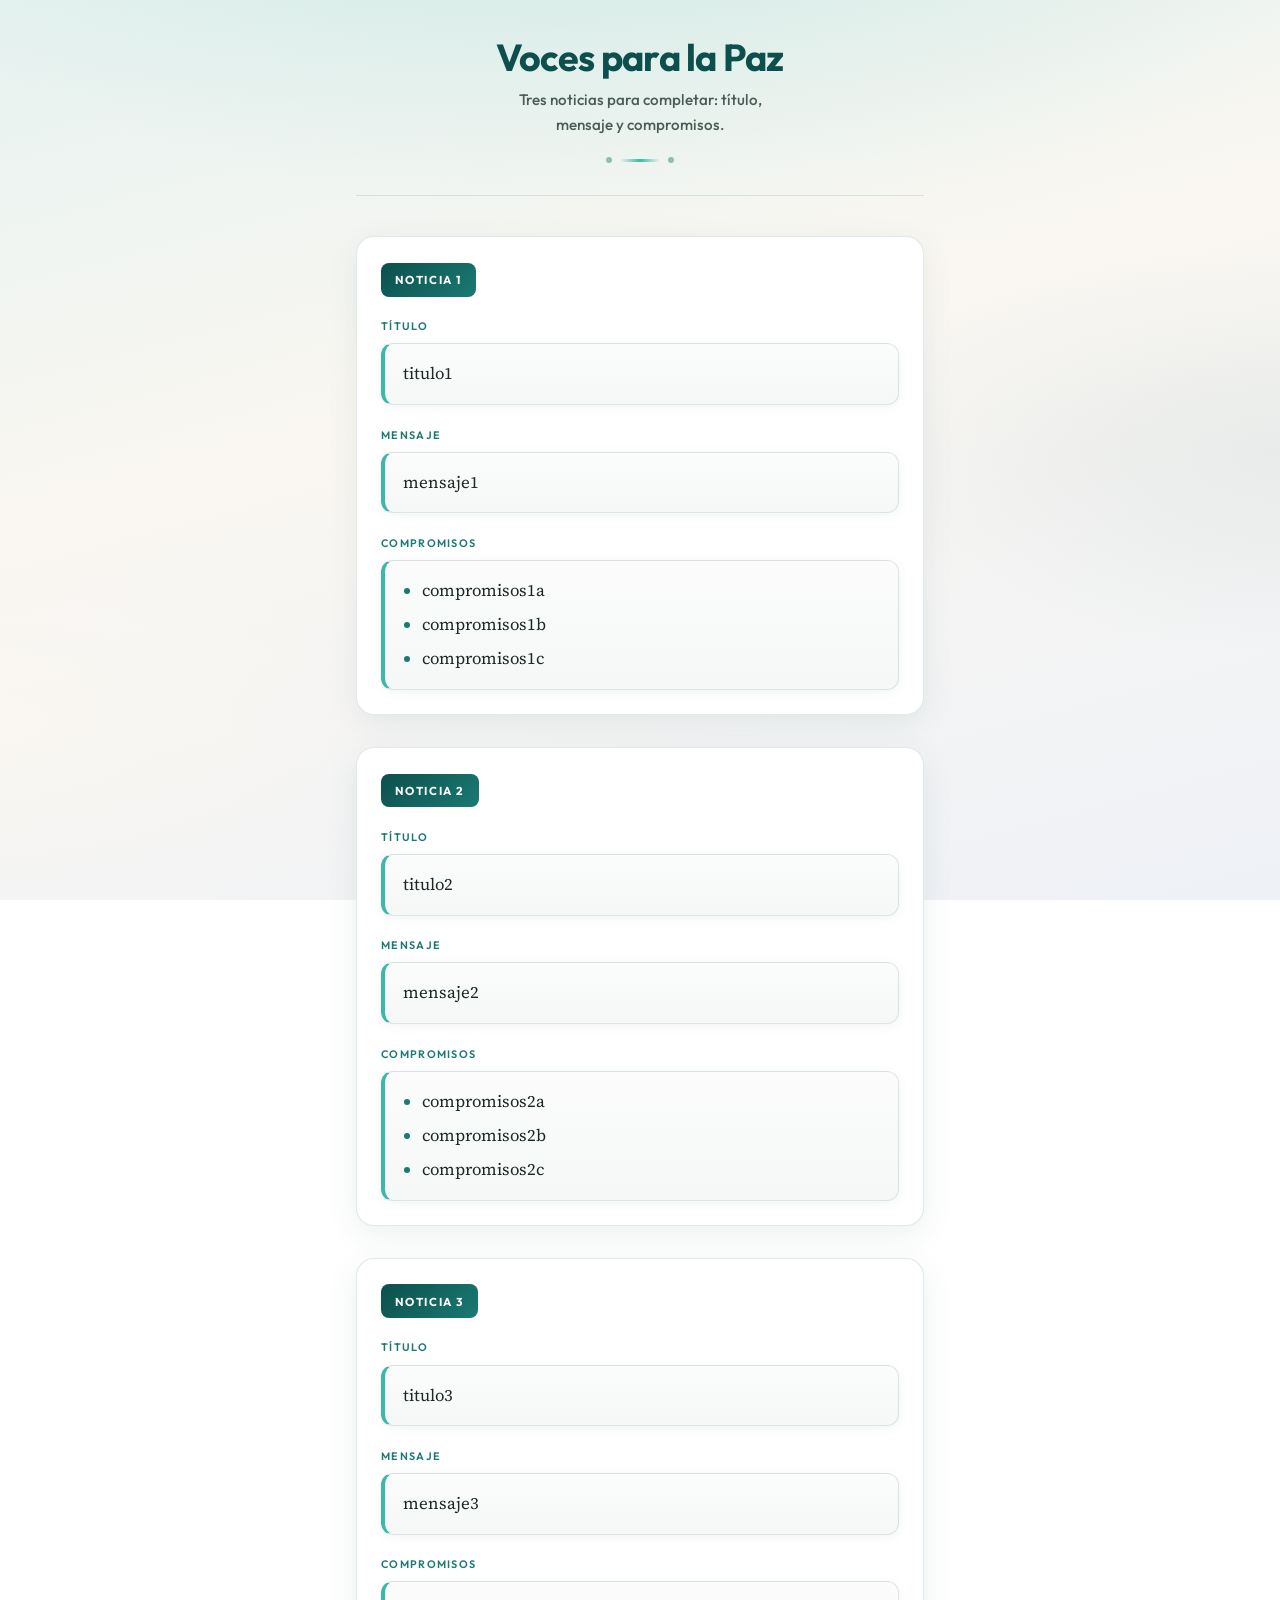
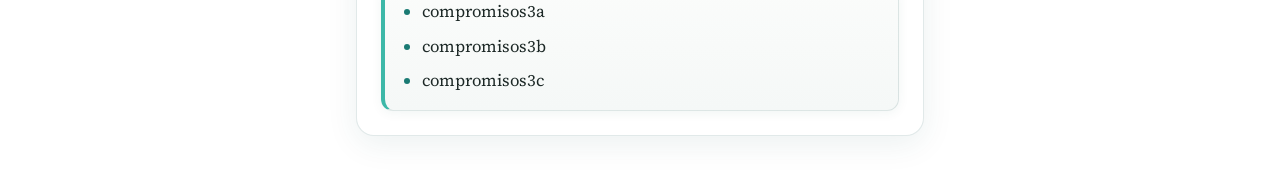
==== index.html @ 94ce878c "actualizacion de nombre de main a index" ====
<!doctype html>
<html lang="es">
  <head>
    <meta charset="UTF-8" />
    <meta name="viewport" content="width=device-width, initial-scale=1.0" />
    <title>Voces para la Paz</title>

<!--fuentes de imoportacion-->
    <link rel="preconnect" href="https://fonts.googleapis.com" />
    <link rel="preconnect" href="https://fonts.gstatic.com" crossorigin />
    <link
      href="https://fonts.googleapis.com/css2?family=Outfit:wght@500;600;700&family=Source+Serif+4:ital,opsz,wght@0,8..60,400;0,8..60,600;1,8..60,400&display=swap"
      rel="stylesheet"
    />
    <!-- importacion de la hoja de estilos-->
    <link rel="stylesheet" href="estilos.css" />
  </head>

  <body>
    <div class="pagina">
      <header class="encabezado">
        <h1>Voces para la Paz</h1>
        <p class="subtitulo">
          Tres noticias para completar: título, mensaje y compromisos.
        </p>
        <div class="decor" aria-hidden="true"><span></span></div>
      </header>

      <main class="noticias">
        <article class="plantilla">
          <h2 class="titulo-noticia">Noticia 1</h2>

          <section>
            <h3>Título</h3>
            <div class="caja">
              <p>titulo1</p>
            </div>
          </section>

          <section>
            <h3>Mensaje</h3>
            <div class="caja">
              <p>mensaje1</p>
            </div>
          </section>

          <section>
            <h3>Compromisos</h3>
            <div class="caja">
              <ul>
                <li>compromisos1a</li>
                <li>compromisos1b</li>
                <li>compromisos1c</li>
              </ul>
            </div>
          </section>
        </article>

        <article class="plantilla">
          <h2 class="titulo-noticia">Noticia 2</h2>

          <section>
            <h3>Título</h3>
            <div class="caja">
              <p>titulo2</p>
            </div>
          </section>

          <section>
            <h3>Mensaje</h3>
            <div class="caja">
              <p>mensaje2</p>
            </div>
          </section>

          <section>
            <h3>Compromisos</h3>
            <div class="caja">
              <ul>
                <li>compromisos2a</li>
                <li>compromisos2b</li>
                <li>compromisos2c</li>
              </ul>
            </div>
          </section>
        </article>

        <article class="plantilla">
          <h2 class="titulo-noticia">Noticia 3</h2>

          <section>
            <h3>Título</h3>
            <div class="caja">
              <p>titulo3</p>
            </div>
          </section>

          <section>
            <h3>Mensaje</h3>
            <div class="caja">
              <p>mensaje3</p>
            </div>
          </section>

          <section>
            <h3>Compromisos</h3>
            <div class="caja">
              <ul>
                <li>compromisos3a</li>
                <li>compromisos3b</li>
                <li>compromisos3c</li>
              </ul>
            </div>
          </section>
        </article>
      </main>
    </div>
  </body>
</html>
---- estilos.css ----
:root {
  --mar: #0d4f4c;
  --mar-suave: #1a7a73;
  --arena: #faf7f2;
  --blanco: #ffffff;
  --texto: #1c2826;
  --texto-suave: #4a5c58;
  --borde: rgba(13, 79, 76, 0.12);
  --acento-linea: #3db8a8;
  --sombra: 0 8px 32px rgba(13, 79, 76, 0.08);
  --sombra-caja: 0 2px 12px rgba(13, 79, 76, 0.06);
}

* {
  box-sizing: border-box;
}

body {
  margin: 0;
  min-height: 100vh;
  font-family: "Source Serif 4", Georgia, "Times New Roman", serif;
  font-size: 1.05rem;
  line-height: 1.65;
  color: var(--texto);

  background:
    radial-gradient(
      ellipse 120% 80% at 50% -20%,
      rgba(61, 184, 168, 0.18),
      transparent 55%
    ),
    radial-gradient(
      ellipse 80% 50% at 100% 50%,
      rgba(13, 79, 76, 0.06),
      transparent 45%
    ),
    radial-gradient(
      ellipse 60% 40% at 0% 80%,
      rgba(250, 247, 242, 0.9),
      transparent 50%
    ),
    linear-gradient(165deg, #e6f2f0 0%, var(--arena) 42%, #eef1f6 100%);

  background-attachment: fixed;
}

.pagina {
  max-width: 38rem;
  margin: 0 auto;
  padding: 2.25rem 1.25rem 3rem;
}

.encabezado {
  text-align: center;
  margin-bottom: 2.5rem;
  padding-bottom: 2rem;
  border-bottom: 1px solid var(--borde);
}

.encabezado h1 {
  font-family: "Outfit", system-ui, sans-serif;
  font-weight: 700;
  font-size: clamp(1.85rem, 5vw, 2.35rem);
  letter-spacing: -0.02em;
  line-height: 1.15;
  margin: 0 0 0.5rem 0;
  color: var(--mar);
}

.subtitulo {
  font-family: "Outfit", system-ui, sans-serif;
  font-weight: 500;
  font-size: 0.95rem;
  color: var(--texto-suave);
  margin: 0;
  max-width: 28ch;
  margin-inline: auto;
}

.decor {
  display: flex;
  align-items: center;
  justify-content: center;
  gap: 0.5rem;
  margin-top: 1.25rem;
}

.decor span {
  width: 2.5rem;
  height: 3px;
  border-radius: 99px;
  background: linear-gradient(
    90deg,
    transparent,
    var(--acento-linea),
    transparent
  );
}

.decor::before,
.decor::after {
  content: "";
  width: 6px;
  height: 6px;
  border-radius: 50%;
  background: var(--mar-suave);
  opacity: 0.45;
}

.noticias {
  display: flex;
  flex-direction: column;
  gap: 2rem;
}

.plantilla {
  background: var(--blanco);
  border-radius: 18px;
  padding: 1.75rem 1.5rem 1.5rem;
  box-shadow: var(--sombra);
  border: 1px solid var(--borde);
}

.titulo-noticia {
  font-family: "Outfit", system-ui, sans-serif;
  font-size: 0.72rem;
  font-weight: 700;
  letter-spacing: 0.14em;
  text-transform: uppercase;
  color: var(--blanco);
  background: linear-gradient(135deg, var(--mar) 0%, var(--mar-suave) 100%);
  margin: -0.25rem 0 1.35rem 0;
  padding: 0.45rem 0.85rem;
  border-radius: 8px;
  display: inline-block;
}

.plantilla section {
  margin-bottom: 1.35rem;
}

.plantilla section:last-child {
  margin-bottom: 0;
}

.plantilla h3 {
  font-family: "Outfit", system-ui, sans-serif;
  font-size: 0.68rem;
  font-weight: 600;
  letter-spacing: 0.12em;
  text-transform: uppercase;
  color: var(--mar-suave);
  margin: 0 0 0.45rem 0;
}

.caja {
  background: linear-gradient(180deg, #fbfcfb 0%, #f5f8f7 100%);
  border: 1px solid var(--borde);
  border-left: 4px solid var(--acento-linea);
  border-radius: 12px;
  padding: 1rem 1.1rem;
  box-shadow: var(--sombra-caja);
}

.caja p {
  margin: 0;
}

.caja ul {
  margin: 0;
  padding-left: 1.2rem;
}

.caja li {
  margin-bottom: 0.4rem;
}

.caja li:last-child {
  margin-bottom: 0;
}

.caja li::marker {
  color: var(--mar-suave);
}
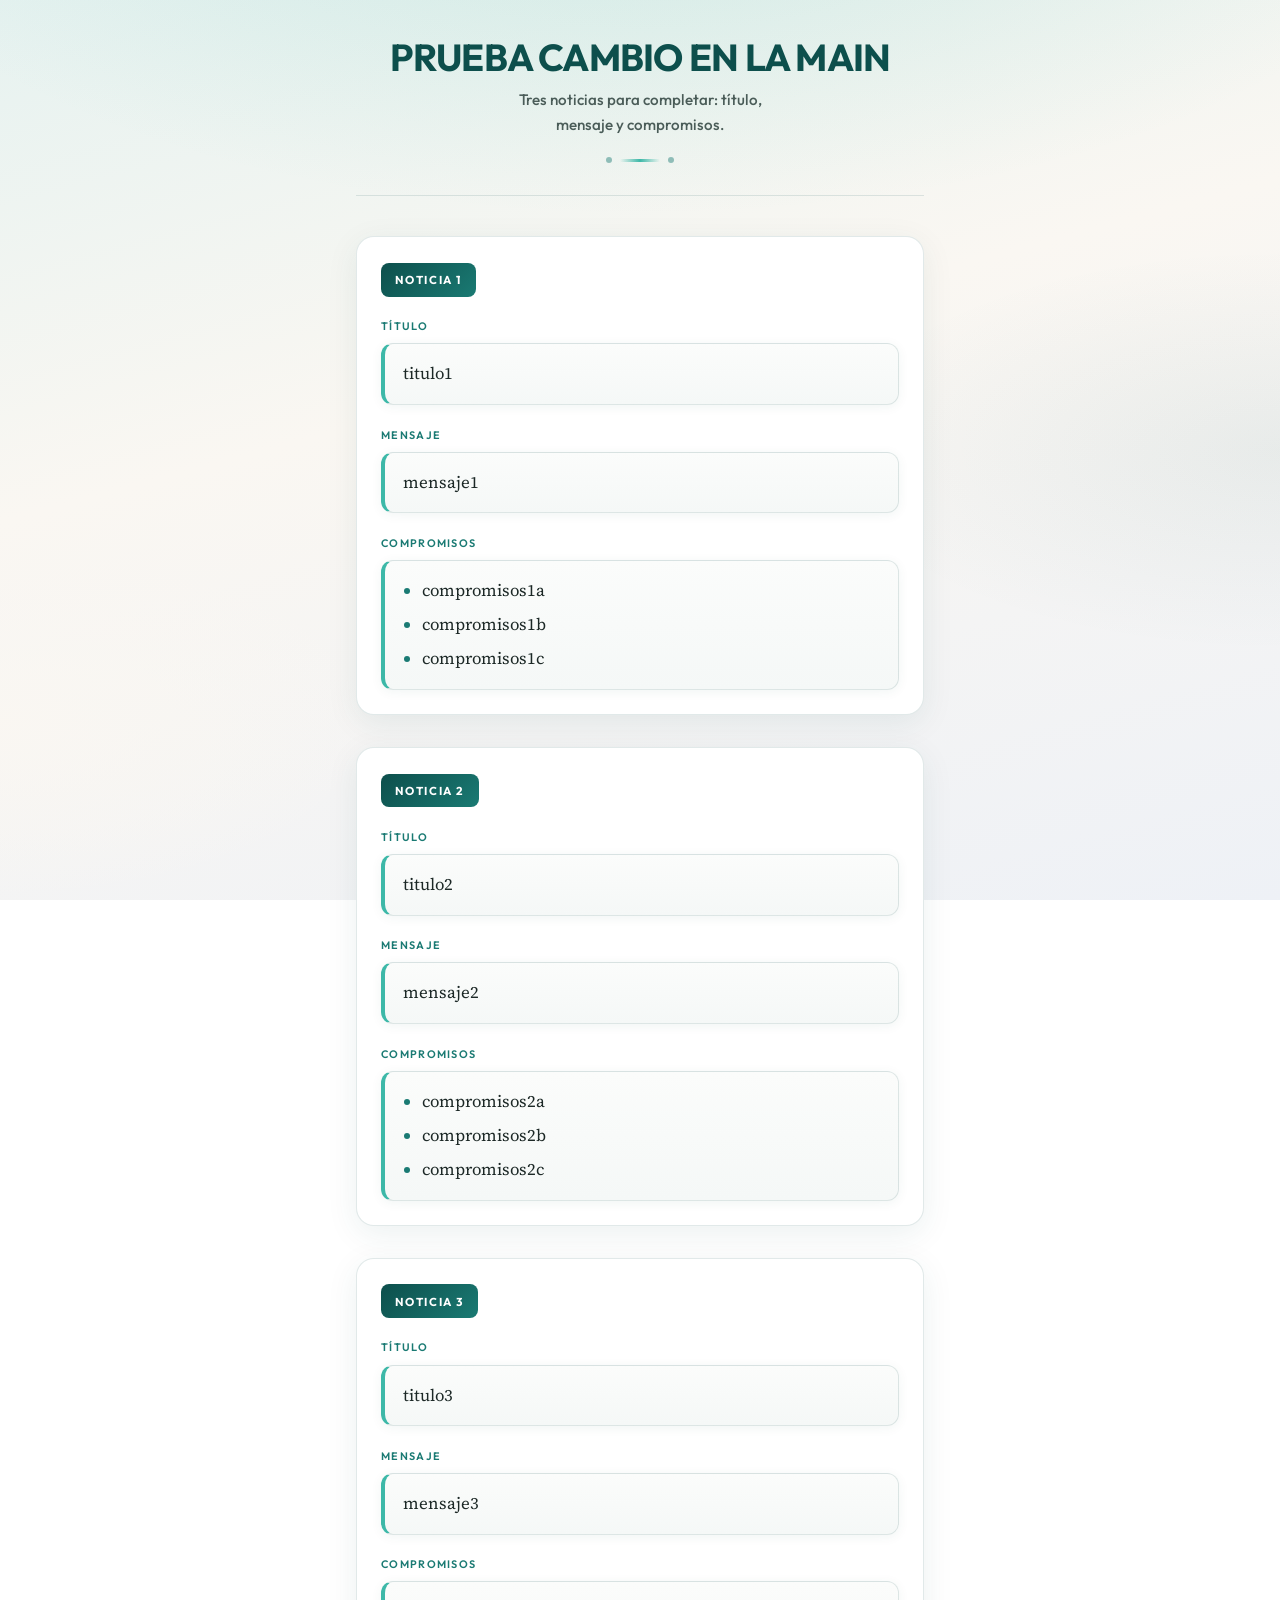
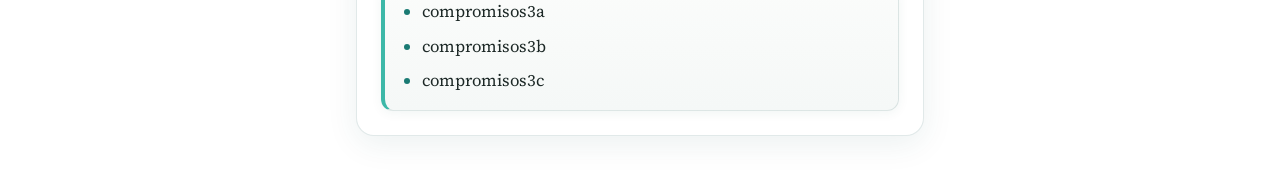
==== commit 661e5c0b: "pruba de carga rama main" ====
--- a/index.html
+++ b/index.html
@@ -5,7 +5,7 @@
     <meta name="viewport" content="width=device-width, initial-scale=1.0" />
     <title>Voces para la Paz</title>
 
-<!--fuentes de imoportacion-->
+    <!--fuentes de imoportacion-->
     <link rel="preconnect" href="https://fonts.googleapis.com" />
     <link rel="preconnect" href="https://fonts.gstatic.com" crossorigin />
     <link
@@ -19,7 +19,7 @@
   <body>
     <div class="pagina">
       <header class="encabezado">
-        <h1>Voces para la Paz</h1>
+        <h1>PRUEBA CAMBIO EN LA MAIN</h1>
         <p class="subtitulo">
           Tres noticias para completar: título, mensaje y compromisos.
         </p>
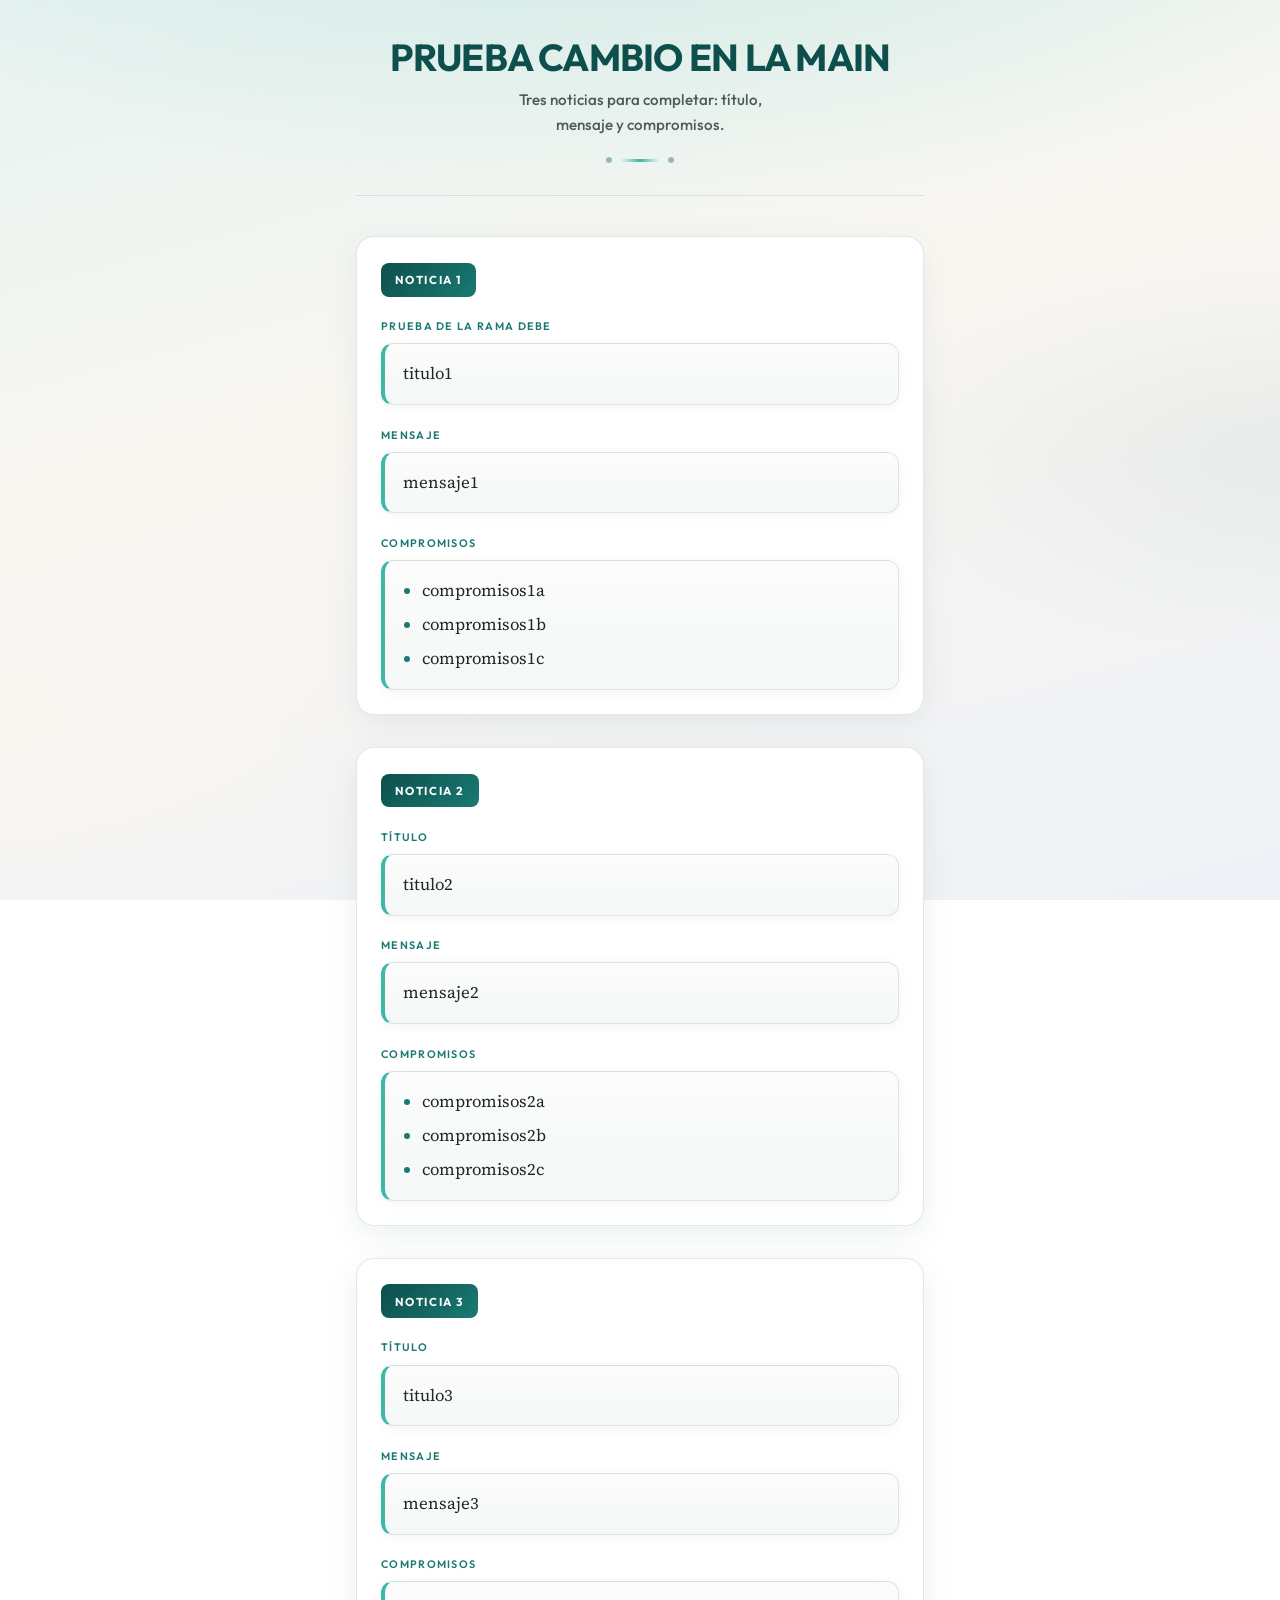
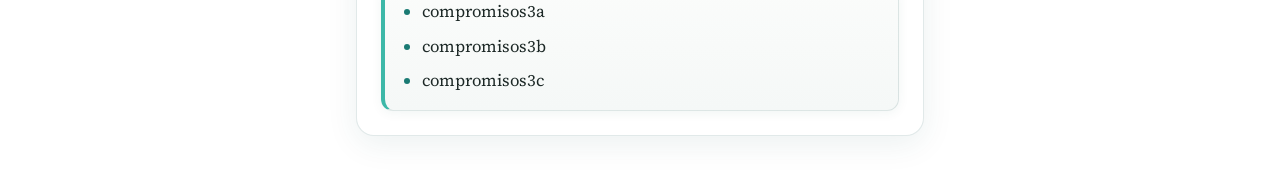
==== commit 320b6333: "prueba de deve" ====
--- a/index.html
+++ b/index.html
@@ -31,7 +31,7 @@
           <h2 class="titulo-noticia">Noticia 1</h2>
 
           <section>
-            <h3>Título</h3>
+            <h3>prueba de la rama debe</h3>
             <div class="caja">
               <p>titulo1</p>
             </div>
